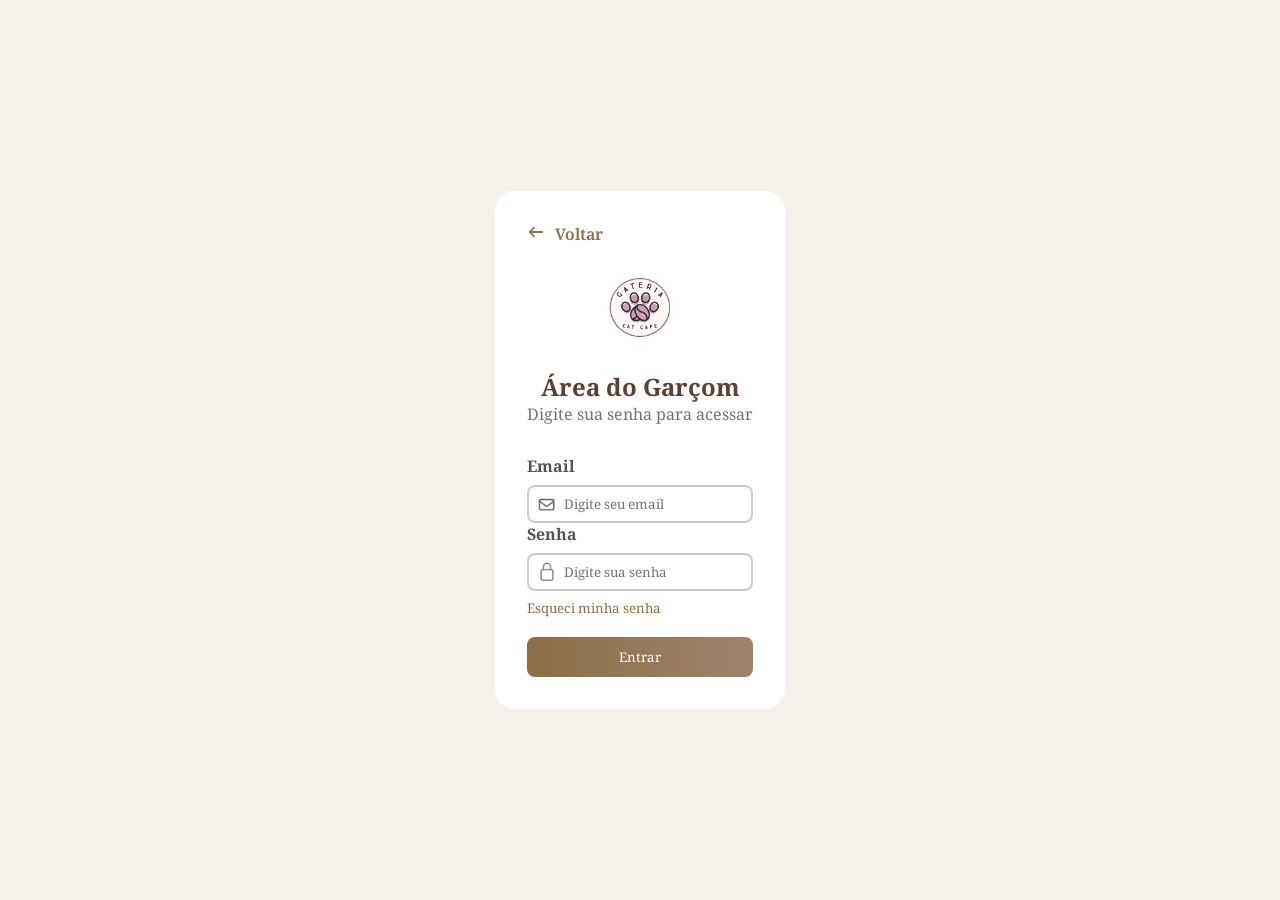
==== paginas/login.html @ da2baed4 "Primeiro commit" ====
<!DOCTYPE html>
<html lang="en">
<head>
    <meta charset="UTF-8">
    <meta name="viewport" content="width=device-width, initial-scale=1.0">
    <link rel="preconnect" href="https://fonts.googleapis.com">
    <link rel="preconnect" href="https://fonts.gstatic.com" crossorigin>
    <link href="https://fonts.googleapis.com/css2?family=Noto+Serif+Georgian:wght@100..900&display=swap" rel="stylesheet">
    <link rel="preconnect" href="https://fonts.googleapis.com">
    <link rel="preconnect" href="https://fonts.gstatic.com" crossorigin>
    <link href="https://fonts.googleapis.com/css2?family=Noto+Serif+Georgian:wght@100..900&family=Roboto:ital,wght@0,100..900;1,100..900&display=swap" rel="stylesheet">
    <link rel="stylesheet" href="../estilos/login.css">
    <title>Login Garçom</title> 
</head>
<body>
    <main>
        <section class="login-section">
            <div>
                <div class="cabecalho">
                    <button class="botao-voltar">
                        <img src="../assets/arrow-left.png" alt="seta">
                        <span>Voltar</span>
                    </button>
                    <a class="logo" href="../index.html">
                        <img class="logo" src="../assets/logo.png" alt="Logo do CatCafé">
                    </a>
                    <div class="titulo" >
                        <h1>Área do Garçom</h1>
                        <p>Digite sua senha para acessar</p>
                    </div>
                </div>

                <form action=""''>
                    <div class="email">
                        <label class="label" for="email">Email</label>
                        <img class="icone-email" src="../assets/email.png" alt="ícone de email">
                        <input class="caixa-de-texto" type="email" name="email" id="email" placeholder="Digite seu email">
                    </div>

                    <div class="senha">
                        <label class="label" for="senha">Senha</label>
                        <img class="icone-lock" src="../assets/lock.png" alt="ícone de cadeado">
                        <input class="caixa-de-texto" type="password" name="senha" id="senha" placeholder="Digite sua senha">
                        <button class="esqueci-senha">Esqueci minha senha</button>
                    </div>
                </form>
                
                <button class="botao-entrar">Entrar</button>
            </div>
        </section>
    </main>
</body>
</html>
---- estilos/login.css ----
* {
    margin: 0;
    padding: 0;
    box-sizing: border-box;
    font-family: "Noto Serif Georgian", serif;
}

body {
    height: 100vh;
    display: flex;
    justify-content: center;
    align-items: center;
    background-color: #f5f0ea;
}

.login-section {
    background-color: white;
    border-radius: 20px;
    padding: 32px;
    box-shadow: 55px;
}

.botao-voltar {
    background-color: white;
    text-decoration: none;
    font: "Roboto", sans-serif;
    font-size: 16px;
    display: inline-flex;
    justify-content: center;
    gap: 10px;
    color: #8B6F47;
    font-weight: 600;
    border: none;
    margin-bottom: 25px;
    cursor: pointer;
}

.botao-voltar img { 
    width: 18px;
    display: block;
}

.botao-entrar {
    background: linear-gradient(to right, #8B6F47, #A0826D);
    color: #fff;
    padding: 11px 16px;
    display: flex;
    justify-content: center;
    align-items: center;
    border-radius: 8px;
    border: none;
    width: 100%;
    margin-top: 20px;
    cursor: pointer;
    transition: transform 0.3s ease;
}

.botao-voltar:hover {
    opacity: 0.92;
}

.botao-entrar:hover {
    opacity: 0.92;
    transform: scale(1.1);
}

.cabecalho a {
    display: flex;
    justify-content: center;
    align-items: center;
    margin-bottom: 20px;
    cursor: default; /* Altera o cursor para indicar que não é clicável */
}

.cabecalho a img {
    width: 80px;
}


.titulo {
    color: #5C4033;
    align-items: center;
    display: flex;
    flex-direction: column;
    justify-content: center;
    margin-bottom: 30px;
}

.titulo p {
    color: rgb(114, 114, 114);
}

.label {
    color: #555555;
    font-size: 16px;
    font-weight: 700;
}

.senha {
    position: relative; /* Define a posição relativa para o contêiner da senha */   
}

.email {
    position: relative; /* Define a posição relativa para o contêiner do email */   
}

.icone-email {
    position: absolute; /* Define a posição absoluta para o ícone */
    left: 10px; /* Ajuste a posição horizontal do ícone */
    top: 74%; /* Centraliza verticalmente o ícone */
    transform: translateY(-50%); /* Ajusta a posição vertical do ícone */
    width: 20px; /* Define a largura do ícone */
    pointer-events: none; /* Permite que o clique passe pelo ícone para o campo de entrada */
}

.icone-lock {
    position: absolute; 
    left: 10px; 
    top: 52%; 
    transform: translateY(-50%); 
    width: 20px; 
    pointer-events: none;
}

.email {
    display: flex;
    flex-direction: column;
    justify-content: center;
}

.senha input {
    padding-left: 35px; /* Ajuste o valor conforme necessário para criar espaço suficiente para o ícone */
}

.email input {
    padding-left: 35px;
}

.senha {
    display: flex;
    flex-direction: column;
    justify-content: center;
    align-items: baseline;
}

.senha input{
    width: 100%;
}

.senha button {
    border: none;
    text-decoration: none;
    color: #8b6f47;
    background-color: white;
    margin-top: 8px;
    cursor: pointer;
    transition: color 0.3s;
}

.senha button:hover {
    background-color: white;
    color: #5C4033;
}

input {
    border: 2px solid #ccc;
    border-radius: 8px;
    padding: 8px;
    margin-top: 8px;
}

.caixa-de-texto {
    width: 100%;
}

.caixa-de-texto:focus {
    border: 2px solid #8B6F47;
    outline: none; /* Remove o contorno padrão do navegador */
}
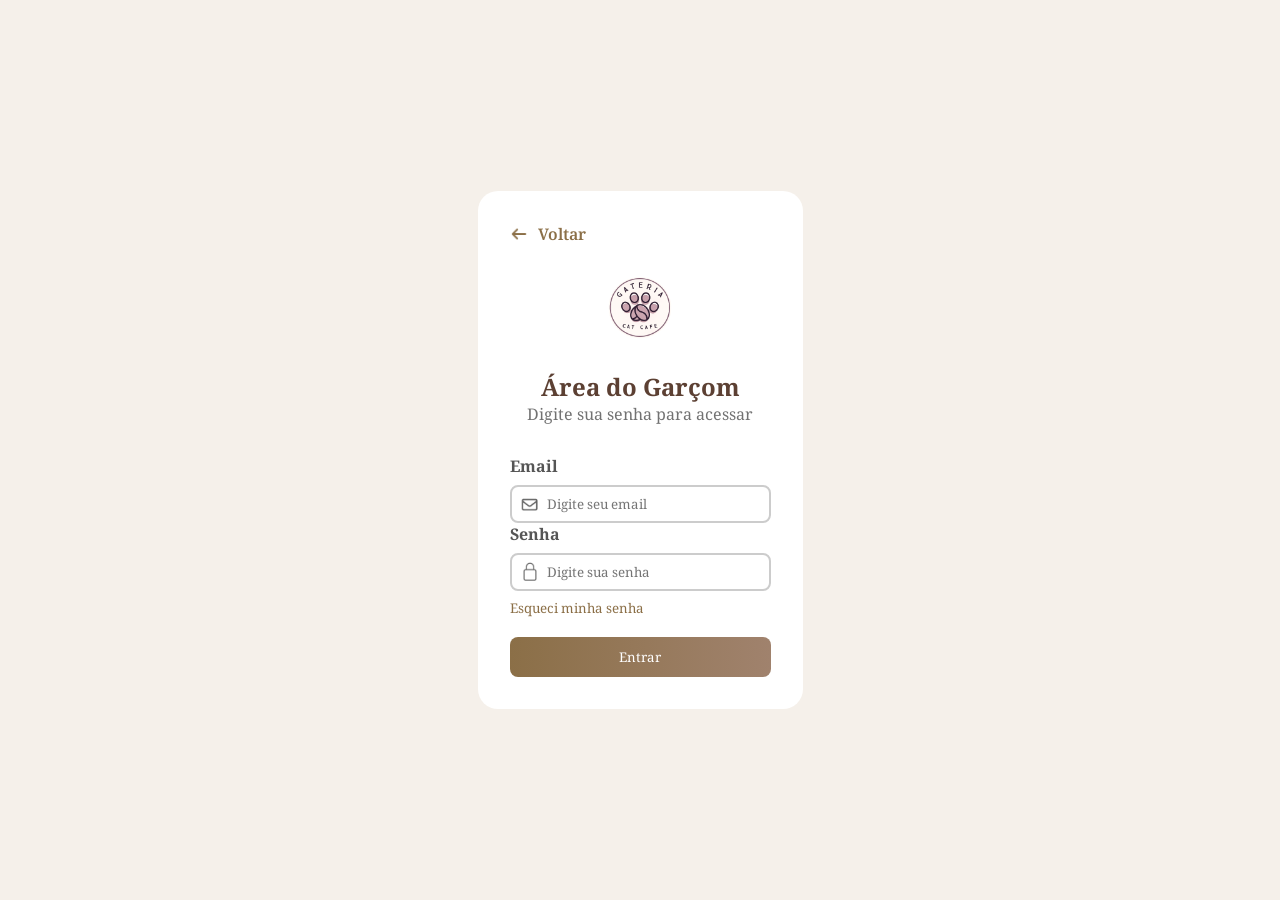
==== commit ed8a63df: "Implementa funcionalidade de checkout, pedidos, gerenciamento de carrinho e validação de login" ====
--- a/paginas/login.html
+++ b/paginas/login.html
@@ -10,6 +10,7 @@
     <link rel="preconnect" href="https://fonts.gstatic.com" crossorigin>
     <link href="https://fonts.googleapis.com/css2?family=Noto+Serif+Georgian:wght@100..900&family=Roboto:ital,wght@0,100..900;1,100..900&display=swap" rel="stylesheet">
     <link rel="stylesheet" href="../estilos/login.css">
+    <script src="../jascript/login.js" defer></script>
     <title>Login Garçom</title> 
 </head>
 <body>
@@ -17,10 +18,10 @@
         <section class="login-section">
             <div>
                 <div class="cabecalho">
-                    <button class="botao-voltar">
-                        <img src="../assets/arrow-left.png" alt="seta">
+                    <a href="../index.html" class="nav-links botao-voltar">
+                        <img src="../assets/arrow-left.png" alt="Voltar">
                         <span>Voltar</span>
-                    </button>
+                    </a>
                     <a class="logo" href="../index.html">
                         <img class="logo" src="../assets/logo.png" alt="Logo do CatCafé">
                     </a>
@@ -30,7 +31,7 @@
                     </div>
                 </div>
 
-                <form action=""''>
+                <form action="" id="form-login">
                     <div class="email">
                         <label class="label" for="email">Email</label>
                         <img class="icone-email" src="../assets/email.png" alt="ícone de email">
@@ -41,11 +42,11 @@
                         <label class="label" for="senha">Senha</label>
                         <img class="icone-lock" src="../assets/lock.png" alt="ícone de cadeado">
                         <input class="caixa-de-texto" type="password" name="senha" id="senha" placeholder="Digite sua senha">
-                        <button class="esqueci-senha">Esqueci minha senha</button>
+                        <button type="button" class="esqueci-senha">Esqueci minha senha</button>
                     </div>
                 </form>
                 
-                <button class="botao-entrar">Entrar</button>
+                <button class="botao-entrar" id="botao-entrar">Entrar</button>
             </div>
         </section>
     </main>
--- a/estilos/login.css
+++ b/estilos/login.css
@@ -20,22 +20,22 @@
     box-shadow: 55px;
 }
 
-.botao-voltar {
-    background-color: white;
-    text-decoration: none;
+.cabecalho .nav-links {
     font: "Roboto", sans-serif;
     font-size: 16px;
     display: inline-flex;
-    justify-content: center;
     gap: 10px;
+    text-decoration: none;
     color: #8B6F47;
     font-weight: 600;
+    background-color: white;
     border: none;
     margin-bottom: 25px;
+    margin-right: 185px;
     cursor: pointer;
 }
 
-.botao-voltar img { 
+.cabecalho .botao-voltar img { 
     width: 18px;
     display: block;
 }
